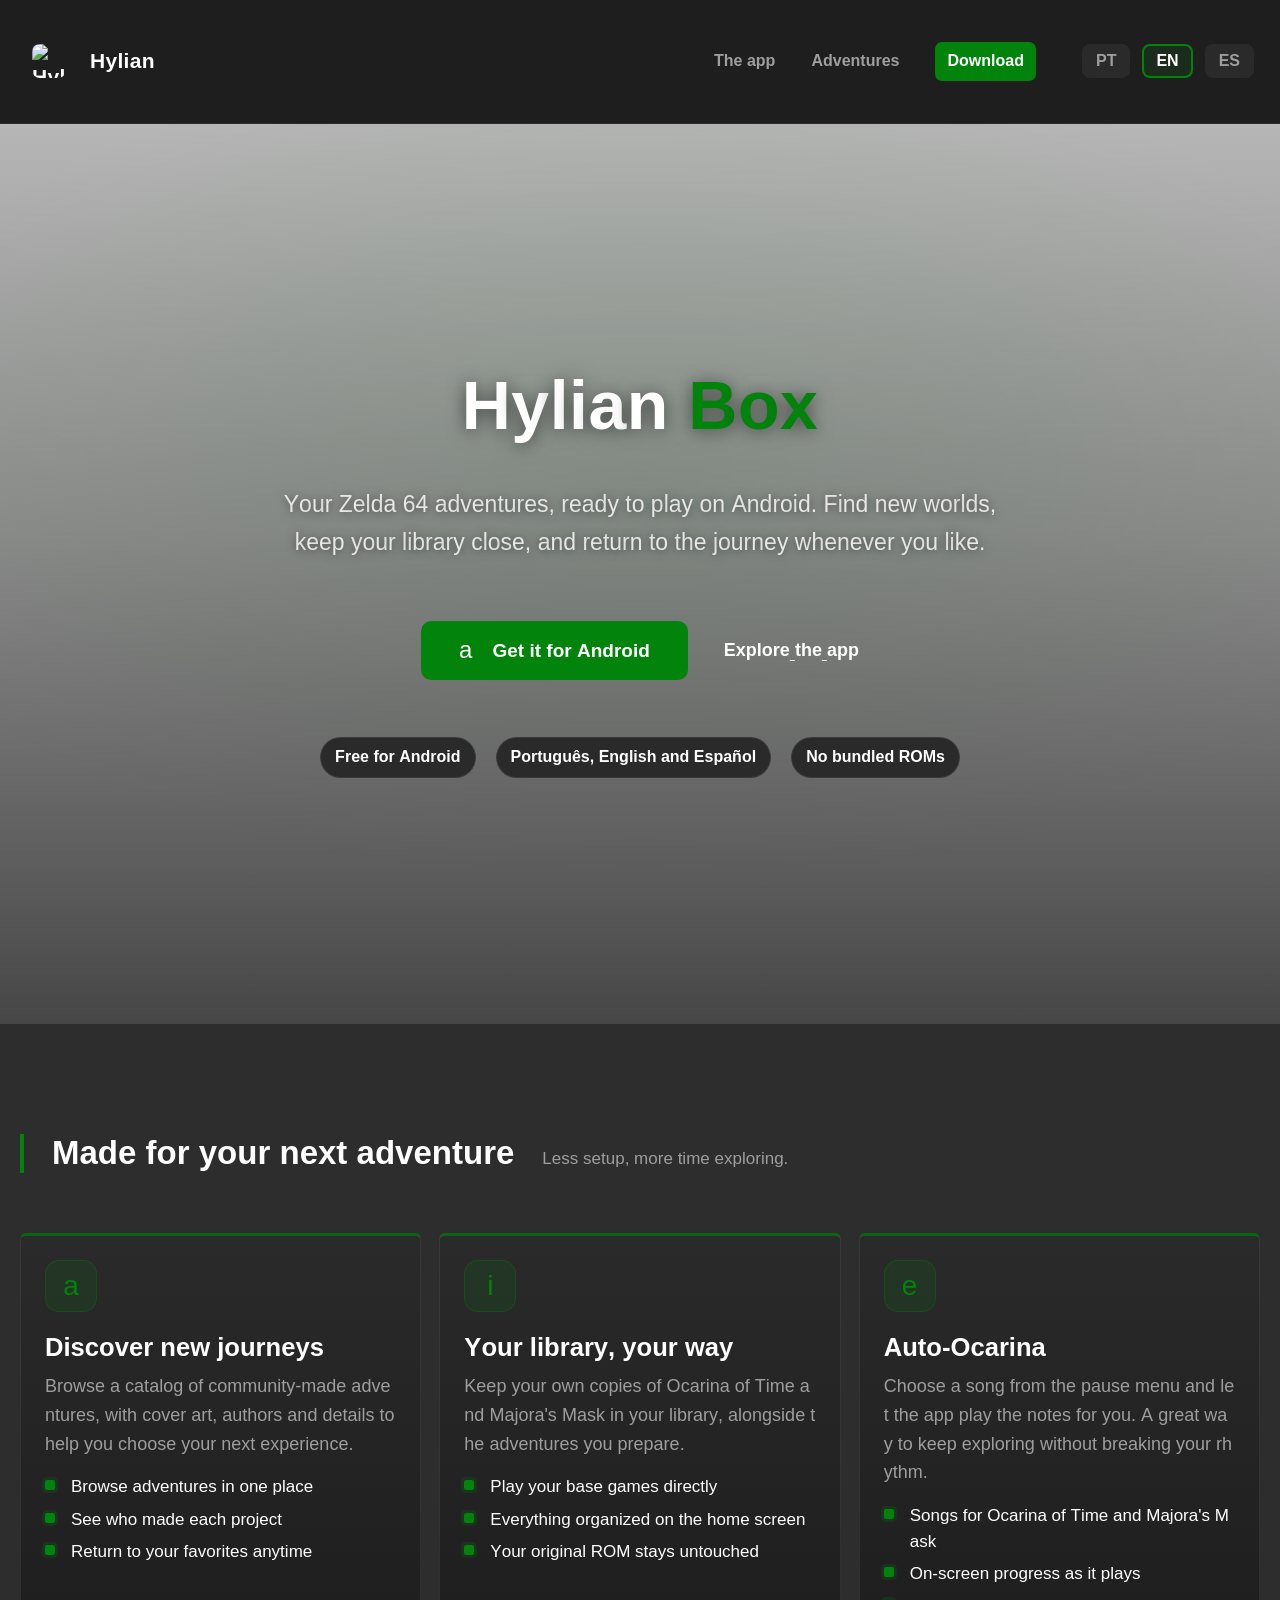
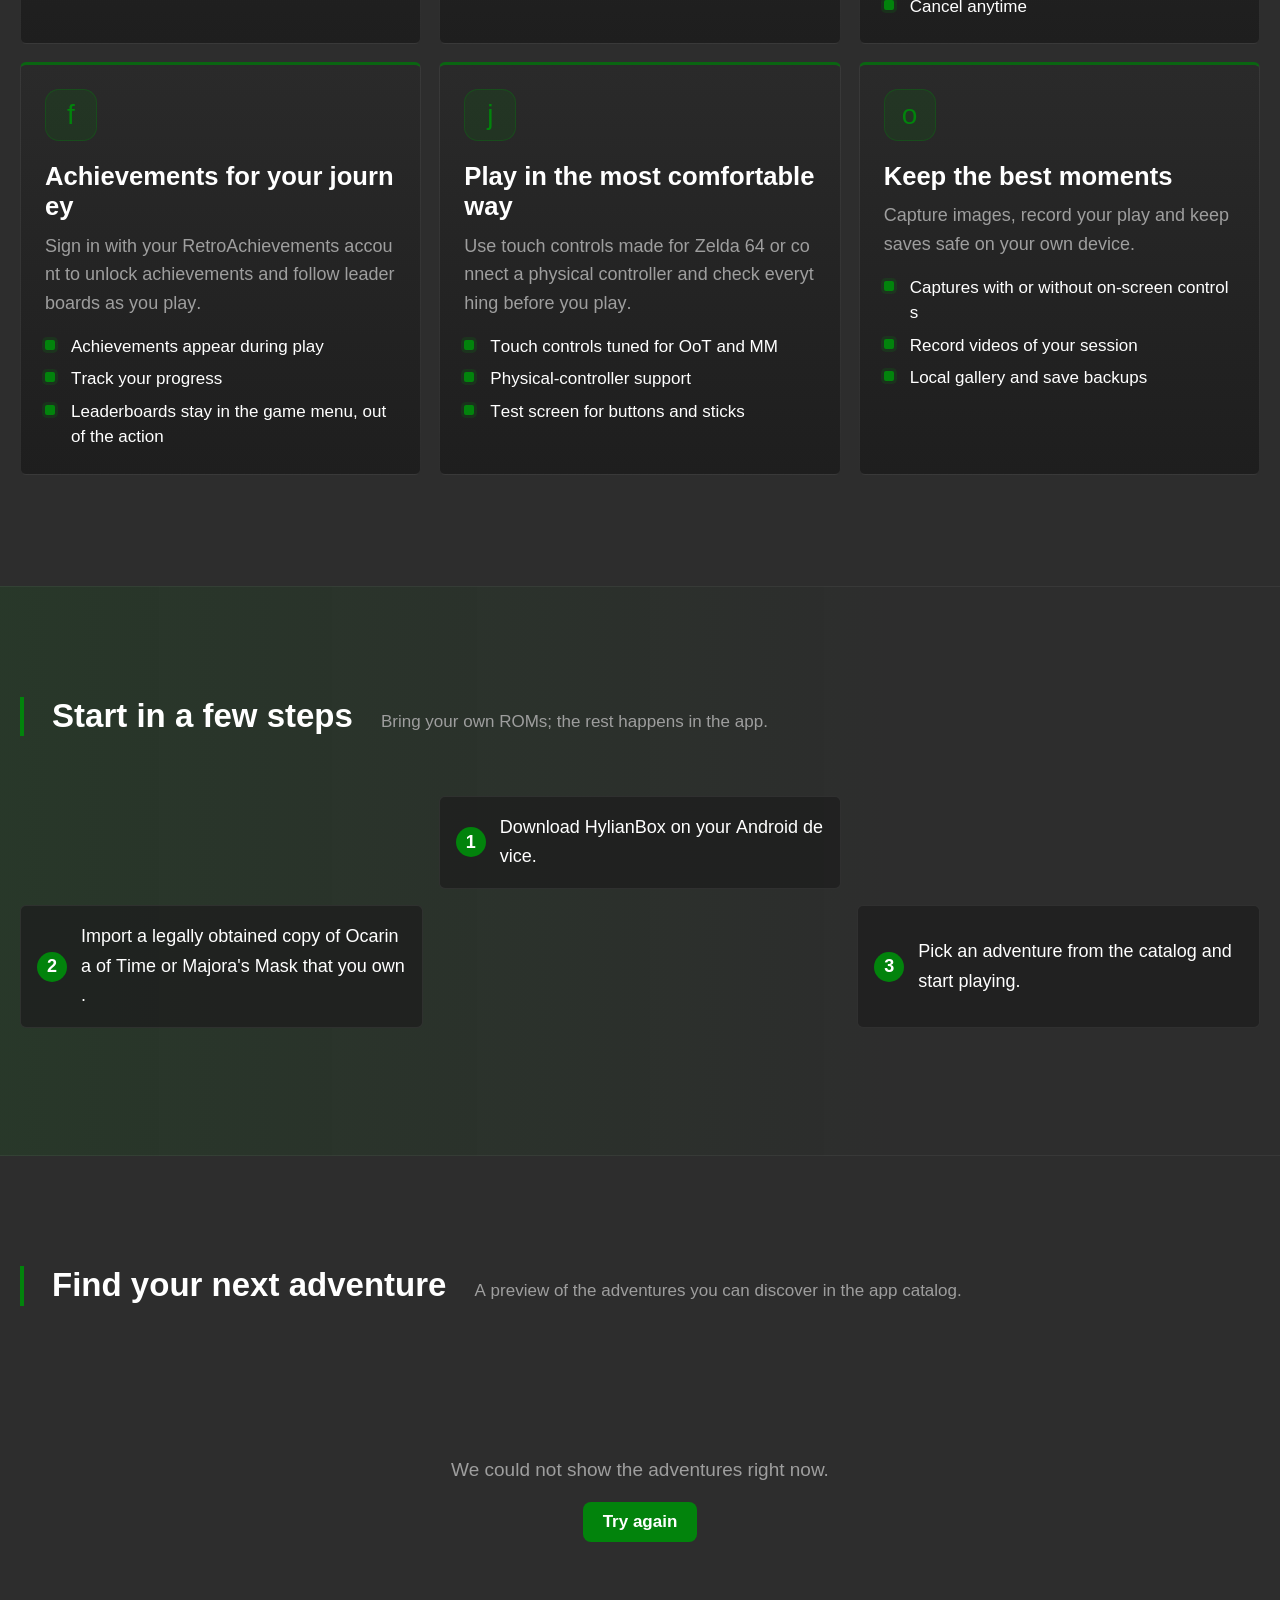
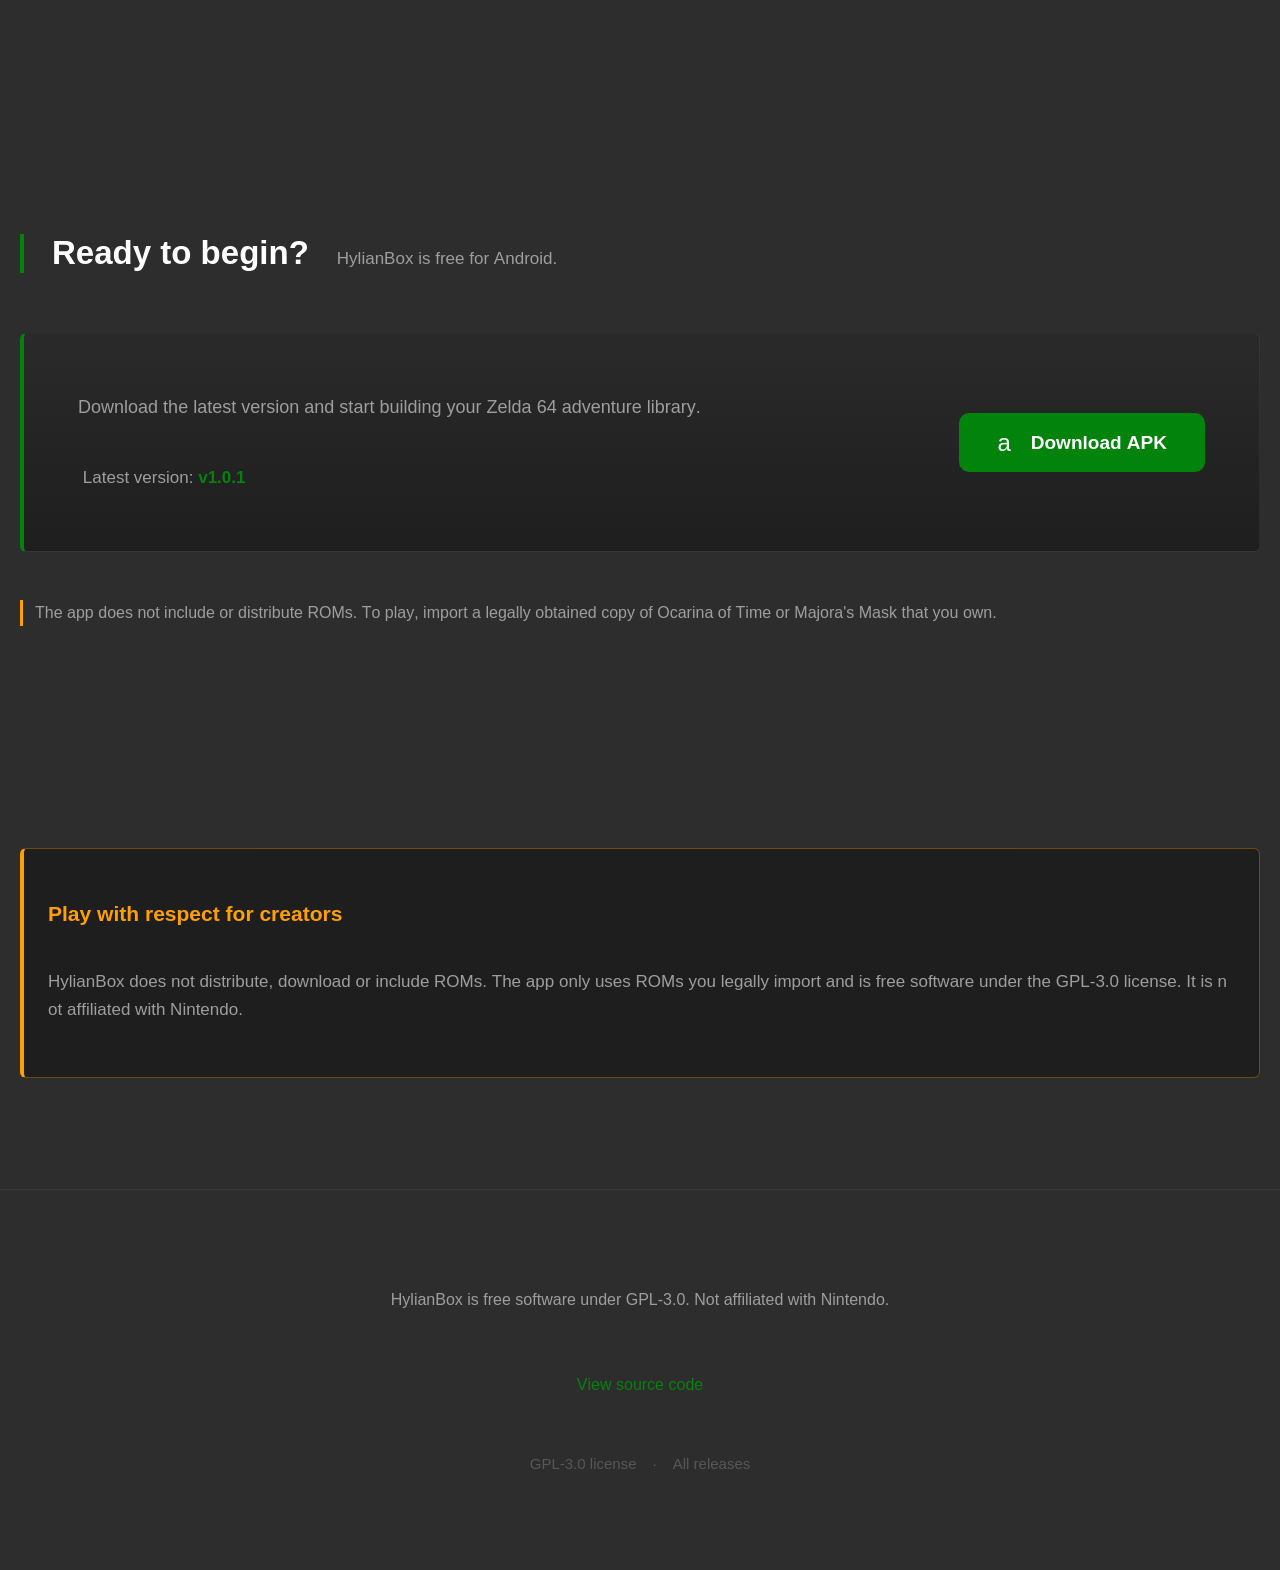
==== docs/index.html @ af4a2c83 "rebrand: Zelda64Player -> HylianBox - pacote br.com.redclaw.zelda64player -> br.com.redclaw.hylianbo" ====
<!DOCTYPE html>
<html lang="pt-BR">

<head>
  <meta charset="utf-8" />
  <meta name="viewport" content="width=device-width, initial-scale=1, viewport-fit=cover" />
  <title>HylianBox — Suas aventuras Zelda 64 no Android</title>
  <meta name="description"
    content="Descubra e jogue aventuras de Zelda 64 no Android. Biblioteca pessoal, Auto-Ocarina, RetroAchievements, controles flexíveis e capturas. Gratuito, GPL-3.0 e sem ROMs incluídas." />
  <meta name="color-scheme" content="dark" />
  <meta name="theme-color" content="#02830C" />
  <meta name="robots" content="index, follow, max-snippet:-1, max-image-preview:large, max-video-preview:-1" />
  <meta name="googlebot" content="index, follow" />
  <meta name="bingbot" content="index, follow" />

  <!-- Open Graph / Facebook -->
  <meta property="og:type" content="website" />
  <meta property="og:url" content="https://zonaro.github.io/hylianbox/" />
  <meta property="og:title" content="HylianBox — Suas aventuras Zelda 64 no Android" />
  <meta property="og:description"
    content="Descubra aventuras, jogue suas ROMs próprias, conquiste objetivos e registre cada momento. Gratuito e sem ROMs incluídas." />
  <meta property="og:image" content="https://zonaro.github.io/hylianbox/assets/app-icon.png" />
  <meta property="og:image:width" content="512" />
  <meta property="og:image:height" content="512" />
  <meta property="og:site_name" content="HylianBox" />
  <meta property="og:locale" content="pt_BR" />
  <meta property="og:locale:alternate" content="en_US" />
  <meta property="og:locale:alternate" content="es_ES" />

  <!-- Twitter Card -->
  <meta name="twitter:card" content="summary_large_image" />
  <meta name="twitter:site" content="@zonaro" />
  <meta name="twitter:creator" content="@zonaro" />
  <meta name="twitter:title" content="HylianBox — Suas aventuras Zelda 64 no Android" />
  <meta name="twitter:description" content="Descubra aventuras, conquistas, Auto-Ocarina e muito mais no Android." />
  <meta name="twitter:image" content="https://zonaro.github.io/hylianbox/assets/app-icon.png" />

  <!-- Canonical URL -->
  <link rel="canonical" href="https://zonaro.github.io/hylianbox/" />

  <!-- Alternate languages -->
  <link rel="alternate" hreflang="pt-BR" href="https://zonaro.github.io/hylianbox/" />
  <link rel="alternate" hreflang="en" href="https://zonaro.github.io/hylianbox/" />
  <link rel="alternate" hreflang="es" href="https://zonaro.github.io/hylianbox/" />
  <link rel="alternate" hreflang="x-default" href="https://zonaro.github.io/hylianbox/" />

  <!-- Styles -->
  <link rel="stylesheet" href="./assets/styles.css" />

  <!-- Icons -->
  <link rel="icon" type="image/png" sizes="512x512" href="./assets/app-icon.png" />
  <link rel="icon" type="image/png" sizes="192x192" href="./assets/app-icon.png" />
  <link rel="apple-touch-icon" sizes="180x180" href="./assets/app-icon.png" />
  <link rel="manifest" href="./manifest.json" />

  <!-- Preconnect for external resources -->
  <link rel="preconnect" href="https://www.youtube.com" crossorigin />
  <link rel="preconnect" href="https://cdn.jsdelivr.net" crossorigin />
  <link rel="preconnect" href="https://raw.githubusercontent.com" crossorigin />
  <link rel="preconnect" href="https://api.github.com" crossorigin />

  <!-- DNS Prefetch -->
  <link rel="dns-prefetch" href="https://www.youtube.com" />
  <link rel="dns-prefetch" href="https://cdn.jsdelivr.net" />
  <link rel="dns-prefetch" href="https://raw.githubusercontent.com" />
  <link rel="dns-prefetch" href="https://api.github.com" />
  <link rel="dns-prefetch" href="https://github.com" />

  <!-- JSON-LD Structured Data -->
  <script type="application/ld+json">
  {
    "@context": "https://schema.org",
    "@type": "SoftwareApplication",
    "name": "HylianBox",
    "alternateName": "HB",
    "applicationCategory": "GameApplication",
    "operatingSystem": "Android 7.0+ (API 24+)",
    "offers": {
      "@type": "Offer",
      "price": "0",
      "priceCurrency": "BRL",
      "availability": "https://schema.org/InStock",
      "url": "https://github.com/zonaro/hylianbox/releases",
      "description": "Download gratuito do APK assinado no GitHub Releases"
    },
    "description": "Aplicativo Android para descobrir e jogar aventuras de Zelda 64 com suas próprias ROMs legalmente obtidas. Inclui Auto-Ocarina, RetroAchievements, controles flexíveis e capturas locais. Licenciado sob GPL-3.0. Não distribui ROMs.",
    "author": {
      "@type": "Person",
      "name": "zonaro",
      "url": "https://github.com/zonaro"
    },
    "publisher": {
      "@type": "Organization",
      "name": "RedClaw",
      "url": "https://github.com/zonaro/hylianbox"
    },
    "license": "https://www.gnu.org/licenses/gpl-3.0.html",
    "codeRepository": "https://github.com/zonaro/hylianbox",
    "url": "https://zonaro.github.io/hylianbox/",
    "downloadUrl": "https://github.com/zonaro/hylianbox/releases",
    "featureList": [
      "Catálogo de aventuras de Zelda 64",
      "Biblioteca para suas próprias ROMs",
      "Auto-Ocarina para tocar músicas no jogo",
      "RetroAchievements: conquistas e rankings",
      "Controles de toque e suporte a controles físicos",
      "Captura de tela, gravação e galeria local",
      "Backup local dos seus saves",
      "Português, inglês e espanhol"
    ],
    "screenshot": "https://zonaro.github.io/hylianbox/assets/app-icon.png",
    "keywords": "emulador, nintendo 64, zelda, ocarina of time, majora's mask, rom hack, bps patch, android, retroachievements, gpL-3.0",
    "inLanguage": ["pt-BR", "en", "es"],
    "datePublished": "2024-01-01",
    "dateModified": "2026-08-26",
    "version": "1.0.1",
    "releaseNotes": "https://github.com/zonaro/hylianbox/releases"
  }
  </script>

  <!-- JSON-LD: WebSite with SearchAction -->
  <script type="application/ld+json">
  {
    "@context": "https://schema.org",
    "@type": "WebSite",
    "name": "HylianBox",
    "url": "https://zonaro.github.io/hylianbox/",
    "potentialAction": {
      "@type": "SearchAction",
      "target": {
        "@type": "EntryPoint",
        "urlTemplate": "https://github.com/zonaro/hylianbox/search?q={search_term_string}"
      },
      "query-input": "required name=search_term_string"
    },
    "inLanguage": ["pt-BR", "en", "es"]
  }
  </script>

  <!-- JSON-LD: BreadcrumbList -->
  <script type="application/ld+json">
  {
    "@context": "https://schema.org",
    "@type": "BreadcrumbList",
    "itemListElement": [
      {
        "@type": "ListItem",
        "position": 1,
        "name": "Início",
        "item": "https://zonaro.github.io/hylianbox/"
      }
    ]
  }
  </script>

  <!-- JSON-LD: FAQPage -->
  <script type="application/ld+json">
  {
    "@context": "https://schema.org",
    "@type": "FAQPage",
    "mainEntity": [
      {
        "@type": "Question",
        "name": "O HylianBox vem com ROMs inclusas?",
        "acceptedAnswer": {
          "@type": "Answer",
        "text": "Não. O HylianBox não distribui, baixa ou inclui ROMs base. Para jogar, você importa uma cópia sua obtida legalmente."
        }
      },
      {
        "@type": "Question",
        "name": "Quais hacks são suportados?",
        "acceptedAnswer": {
          "@type": "Answer",
        "text": "O catálogo reúne aventuras de Zelda 64 e mostra informações como autor, versão e jogo necessário. A disponibilidade pode mudar conforme os criadores atualizam seus projetos."
        }
      },
      {
        "@type": "Question",
        "name": "Preciso preparar arquivos complicados para jogar?",
        "acceptedAnswer": {
          "@type": "Answer",
        "text": "Não. Depois de importar sua ROM própria, o app identifica a aventura compatível e prepara o jogo sem alterar permanentemente o arquivo original."
        }
      },
      {
        "@type": "Question",
        "name": "O app funciona offline?",
        "acceptedAnswer": {
          "@type": "Answer",
        "text": "Sim. Depois de preparar a aventura no aplicativo, você pode jogar sem conexão. O catálogo e o RetroAchievements usam internet."
        }
      },
      {
        "@type": "Question",
        "name": "Qual a licença do projeto?",
        "acceptedAnswer": {
          "@type": "Answer",
        "text": "GPL-3.0. O HylianBox é software livre e seu código-fonte está disponível para consulta."
        }
      }
    ]
  }
  </script>
</head>

<body>
  <header class="topbar type-zone" data-type-zone>
    <div class="container topbar-inner">
      <div class="brand">
        <img class="logo" src="./assets/app-icon.png" alt="HylianBox" />
        <span class="brand-text" data-i18n="hero.title.pre"></span>
      </div>
      <nav class="top-nav" aria-label="Navegação principal">
        <a href="#features" data-i18n="nav.features"></a>
        <a href="#catalog" data-i18n="nav.catalog"></a>
        <a class="top-download" href="#download" data-i18n="nav.download"></a>
      </nav>
      <nav class="lang-switch" aria-label="Language">
        <button class="lang-btn" data-lang="pt" aria-pressed="false">PT</button>
        <button class="lang-btn" data-lang="en" aria-pressed="false">EN</button>
        <button class="lang-btn" data-lang="es" aria-pressed="false">ES</button>
      </nav>
    </div>
  </header>

  <main>
    <section class="hero type-zone" data-type-zone>
      <div class="hero-bg" aria-hidden="true">
        <iframe
          src="https://www.youtube.com/embed/CtMllWsML5M?autoplay=1&amp;mute=1&amp;loop=1&amp;playlist=CtMllWsML5M&amp;controls=0&amp;showinfo=0&amp;rel=0&amp;modestbranding=1&amp;playsinline=1&amp;disablekb=1&amp;fs=0"
          title="HylianBox background video" frameborder="0" allow="autoplay; encrypted-media"
          referrerpolicy="strict-origin-when-cross-origin" loading="eager"></iframe>
      </div>
      <div class="hero-scrim" aria-hidden="true"></div>
      <div class="container hero-content">
        <h1><span data-i18n="hero.title.pre"></span> <span class="accent" data-i18n="hero.title.accent"></span></h1>
        <p data-i18n="hero.subtitle"></p>
        <div class="hero-actions">
          <a class="btn-download hero-download" href="#download">
            <span class="btn-download-icon hylian-symbol" aria-hidden="true">a</span>
            <span data-i18n="hero.cta"></span>
          </a>
          <a class="hero-link" href="#features" data-i18n="hero.secondaryCta"></a>
        </div>
        <div class="hero-badges">
          <span class="badge"><b data-i18n="hero.badge1"></b></span>
          <span class="badge"><b data-i18n="hero.badge2"></b></span>
          <span class="badge"><b data-i18n="hero.badge3"></b></span>
        </div>
      </div>
    </section>

    <section class="section type-zone" id="features" data-type-zone>
      <div class="container">
        <div class="section-head">
          <h2 data-i18n="features.title"></h2>
          <span class="sub" data-i18n="features.sub"></span>
        </div>
        <div class="feature-grid" id="feature-grid"></div>
      </div>
    </section>

    <section class="section how-it-works type-zone" id="start" data-type-zone>
      <div class="container">
        <div class="section-head">
          <h2 data-i18n="start.title"></h2>
          <span class="sub" data-i18n="start.sub"></span>
        </div>
        <ol class="start-steps">
          <li><span class="step-number" data-no-split>1</span><span data-i18n="start.step1"></span></li>
          <li><span class="step-number" data-no-split>2</span><span data-i18n="start.step2"></span></li>
          <li><span class="step-number" data-no-split>3</span><span data-i18n="start.step3"></span></li>
        </ol>
      </div>
    </section>

    <section class="section type-zone" id="catalog" data-type-zone>
      <div class="container">
        <div class="section-head">
          <h2 data-i18n="catalog.title"></h2>
          <span class="sub" data-i18n="catalog.sub"></span>
        </div>
        <div id="catalog-count" class="sub catalog-count"></div>
        <div id="catalog-state" class="catalog-state"></div>
        <div class="catalog-grid" id="catalog-grid"></div>
      </div>
    </section>

    <section class="section type-zone" id="download" data-type-zone>
      <div class="container">
        <div class="section-head">
          <h2 data-i18n="download.title"></h2>
          <span class="sub" data-i18n="download.sub"></span>
        </div>
        <div class="download-card">
          <div class="download-info">
            <p class="download-lead" data-i18n="download.lead"></p>
            <p class="download-meta">
              <span data-i18n="download.versionLabel"></span>
              <span id="download-version" class="download-version">v1.0.1</span>
              <span id="download-date" class="download-date"></span>
            </p>
          </div>
          <a class="btn-download" id="download-btn" href="https://github.com/zonaro/hylianbox/releases" target="_blank"
            rel="noopener">
            <span class="btn-download-icon hylian-symbol" aria-hidden="true">a</span>
            <span data-i18n="download.button"></span>
          </a>
        </div>
        <p class="download-note" data-i18n="download.note"></p>
      </div>
    </section>

    <section class="section type-zone" id="legal" data-type-zone>
      <div class="container">
        <div class="legal">
          <h3 data-i18n="legal.title"></h3>
          <p data-i18n="legal.text"></p>
        </div>
      </div>
    </section>
  </main>

  <footer class="footer type-zone" data-type-zone>
    <div class="container">
      <p data-i18n="footer.text"></p>
      <p><a href="https://github.com/zonaro/hylianbox" target="_blank" rel="noopener" data-i18n="footer.source"></a>
      </p>
      <nav class="footer-links" aria-label="Links adicionais">
        <a href="https://www.gnu.org/licenses/gpl-3.0.html" target="_blank" rel="noopener"
          data-i18n="footer.license"></a>
        <span aria-hidden="true">·</span>
        <a href="https://github.com/zonaro/hylianbox/releases" target="_blank" rel="noopener"
          data-i18n="footer.releases"></a>
      </nav>
    </div>
  </footer>

  <div id="hack-popup" class="hack-popup" hidden aria-hidden="true" role="dialog" aria-modal="true"
    aria-labelledby="popup-title">
    <div class="hack-popup-backdrop" data-close-popup></div>
    <div class="hack-popup-dialog" role="document" data-no-split>
      <button class="hack-popup-close" type="button" aria-label="Fechar" data-close-popup>×</button>
      <div class="hack-popup-cover-wrap">
        <img id="popup-cover" class="hack-popup-cover" alt="" />
      </div>
      <div class="hack-popup-body">
        <h3 id="popup-title" class="hack-popup-title"></h3>
        <div id="popup-meta" class="hack-popup-meta"></div>
        <p id="popup-desc" class="hack-popup-desc"></p>
        <div id="popup-tags" class="hack-popup-tags"></div>
        <div id="popup-badges" class="hack-popup-badges"></div>
        <div id="popup-videos" class="hack-popup-videos"></div>
        <div id="popup-screenshots" class="hack-popup-screenshots"></div>
        <div id="popup-links" class="hack-popup-links"></div>
        <div id="popup-changelog" class="hack-popup-changelog"></div>
        <div id="popup-extra" class="hack-popup-extra"></div>
      </div>
    </div>
  </div>

  <script src="./assets/app.js"></script>
</body>

</html>
---- docs/assets/styles.css ----
/* HylianBox — Landing page styles
   Nintendo Switch HOME menu aesthetic (original design, no Nintendo IP)
   Dark: bg #2D2D2D | panel #1E1E1E-#2A2A2A | green #02830c | amber #FFA000
*/

:root {
  --bg-primary: #2D2D2D;
  --bg-panel: #1E1E1E;
  --bg-panel-2: #2A2A2A;
  --accent-focus: #02830c;
  --accent-amber: #FFA000;
  --text-primary: #FFFFFF;
  --text-secondary: #9E9E9E;
  --scrim: rgba(0, 0, 0, 0.55);
  --card-radius: 6px;
  --dialog-radius: 14px;
  --max-width: 1280px;
  --focus-border: 3px solid var(--accent-focus);
  --font-title: "Cairopixel", sans-serif;
  --font-heading: "Cairopixel", sans-serif;
  --font-copy: "Cairopixel", sans-serif;
}

@font-face {
  font-family: "Hylian Symbols";
  src: url("./fonts/HylianSymbols.ttf") format("truetype");
  font-display: block;
}

@font-face {
  font-family: "Hylian 64";
  src: url("./fonts/Hylian64.ttf") format("truetype");
  font-display: swap;
}

@font-face {
  font-family: "Cairopixel";
  src: url("./fonts/Cairopixel.otf") format("opentype"),
    url("./fonts/Cairopixel.ttf") format("truetype");
  font-display: swap;
}

* {
  box-sizing: border-box;
}

html,
body {
  margin: 0;
  padding: 0;
  background: var(--bg-primary);
  color: var(--text-primary);
  font-size: 19px;
  line-height: 1.65;
  -webkit-font-smoothing: antialiased;
}

/* The page opens in ancient script. Each zone "decodes" letter by letter into
   Cairopixel, 1s after it enters the viewport. */
.type-zone {
  font-family: "Hylian 64", sans-serif;
}

.type-zone .glyph {
  display: inline-block;
  font-family: "Hylian 64", sans-serif;
  opacity: 0.45;
  transform: translateY(6px) scale(0.96);
}

.type-zone.font-awakened {
  font-family: "Cairopixel", sans-serif;
  --font-title: "Cairopixel", sans-serif;
  --font-heading: "Cairopixel", sans-serif;
  --font-copy: "Cairopixel", sans-serif;
  --awake-title: "Cairopixel", sans-serif;
  --awake-heading: "Cairopixel", sans-serif;
  --awake-copy: "Cairopixel", sans-serif;
}

.type-zone.font-awakened {
  --glyph-awake-font: var(--awake-copy);
}

.type-zone.font-awakened h1 {
  --glyph-awake-font: var(--awake-title);
}

.type-zone.font-awakened h2,
.type-zone.font-awakened h3,
.type-zone.font-awakened h4 {
  --glyph-awake-font: var(--awake-heading);
}

.type-zone.font-awakened p,
.type-zone.font-awakened li {
  --glyph-awake-font: var(--awake-copy);
}

.type-zone.font-awakened .glyph {
  font-family: var(--glyph-awake-font);
  opacity: 1;
  transform: translateY(0) scale(1);
  transition-property: font-family, opacity, transform;
  transition-duration: 0s, 0.45s, 0.45s;
  transition-delay: 1000ms, calc(1000ms + var(--i, 0) * var(--step, 30ms)), calc(1000ms + var(--i, 0) * var(--step, 30ms));
  transition-timing-function: linear, ease, ease;
}

.type-zone.font-awakened .glyph.is-static {
  transition: none;
  font-family: var(--glyph-awake-font);
  opacity: 1;
  transform: none;
}

/* Catalog is dynamic — must always be readable, never Hylian */
#catalog-grid,
#catalog-grid .hack-card,
#catalog-grid .hack-body,
#catalog-grid .hack-title,
#catalog-grid .hack-desc,
#catalog-grid .hack-meta,
#catalog-grid .chip,
#catalog-count,
#catalog-state {
  font-family: "Cairopixel", sans-serif;
}

#catalog-grid .ph-icon {
  font-family: "Hylian Symbols", sans-serif;
}

.hylian-symbol {
  font-family: "Hylian Symbols", sans-serif;
  font-weight: 400;
  line-height: 1;
}

a {
  color: var(--accent-focus);
  text-decoration: none;
}

a:hover {
  text-decoration: underline;
}

.container {
  max-width: var(--max-width);
  margin: 0 auto;
  padding: 0 20px;
}

/* ---------- Top bar / language switcher ---------- */
.topbar {
  position: sticky;
  top: 0;
  z-index: 50;
  background: rgba(30, 30, 30, 0.92);
  backdrop-filter: blur(6px);
  border-bottom: 1px solid rgba(255, 255, 255, 0.06);
}

.topbar-inner {
  display: flex;
  align-items: center;
  justify-content: space-between;
  height: 60px;
}

.brand {
  display: flex;
  align-items: center;
  gap: 12px;
  font-weight: 700;
  font-size: 21px;
  letter-spacing: 0.3px;
  font-family: var(--font-heading);
}

.brand .logo {
  width: 34px;
  height: 34px;
  border-radius: 8px;
  object-fit: contain;
  display: block;
}

.top-nav {
  display: flex;
  align-items: center;
  gap: 18px;
  margin-left: auto;
  margin-right: 22px;
  font-size: 16px;
  font-weight: 700;
}

.top-nav a {
  color: var(--text-secondary);
  text-decoration: none;
  transition: color 0.15s, background 0.15s;
}

.top-nav a:hover {
  color: var(--text-primary);
  text-decoration: none;
}

.top-nav .top-download {
  color: var(--text-primary);
  background: var(--accent-focus);
  border-radius: 7px;
  padding: 6px 12px;
}

.lang-switch {
  display: flex;
  gap: 6px;
}

.lang-btn {
  background: var(--bg-panel-2);
  color: var(--text-secondary);
  border: 2px solid transparent;
  border-radius: 8px;
  padding: 6px 12px;
  font-size: 16px;
  font-weight: 600;
  cursor: pointer;
  font-family: var(--font-copy);
  transition: border-color 0.15s, color 0.15s, background 0.15s;
}

.lang-btn:hover {
  color: var(--text-primary);
}

.lang-btn.active {
  border-color: var(--accent-focus);
  color: var(--text-primary);
  background: rgba(2, 131, 12, 0.12);
}

/* ---------- Hero (fullscreen video) ---------- */
.hero {
  position: relative;
  width: 100%;
  min-height: 100vh;
  min-height: 100svh;
  display: flex;
  align-items: center;
  justify-content: center;
  overflow: hidden;
  text-align: center;
  background: var(--bg-primary);
  padding: 80px 0;
}

.hero-bg {
  position: absolute;
  inset: 0;
  z-index: 0;
  overflow: hidden;
  pointer-events: none;
}

.hero-bg iframe {
  position: absolute;
  top: 50%;
  left: 50%;
  transform: translate(-50%, -50%);
  width: 100vw;
  height: 56.25vw;
  min-width: 177.78vh;
  min-height: 100vh;
  border: 0;
}

@media (min-aspect-ratio: 16/9) {
  .hero-bg iframe {
    width: 177.78vh;
    height: 100vh;
    min-width: 0;
    min-height: 0;
  }
}

.hero-scrim {
  position: absolute;
  inset: 0;
  z-index: 1;
  pointer-events: none;
  background:
    linear-gradient(180deg, rgba(45, 45, 45, 0.35) 0%, rgba(45, 45, 45, 0.55) 45%, rgba(45, 45, 45, 0.88) 100%),
    radial-gradient(1200px 600px at 50% 38%, rgba(2, 131, 12, 0.12), transparent 70%);
}

.hero-content {
  position: relative;
  z-index: 2;
}

.hero h1 {
  font-size: clamp(36px, 7vw, 68px);
  margin: 0 0 14px;
  font-weight: 800;
  letter-spacing: 0.5px;
  font-family: var(--font-title);
  line-height: 1.04;
  text-shadow: 0 2px 18px rgba(0, 0, 0, 0.55);
}

.hero .accent {
  color: var(--accent-focus);
}

.hero p {
  font-size: clamp(18px, 2.4vw, 23px);
  color: #E8E8E8;
  max-width: 720px;
  margin: 0 auto 28px;
  text-shadow: 0 1px 10px rgba(0, 0, 0, 0.5);
}

.hero-actions {
  display: flex;
  justify-content: center;
  align-items: center;
  flex-wrap: wrap;
  gap: 18px;
  margin: 0 auto 26px;
}

.hero-download {
  min-width: 215px;
  justify-content: center;
}

.hero-link {
  color: #FFFFFF;
  font-size: 18px;
  font-weight: 700;
  text-decoration: underline;
  text-underline-offset: 4px;
}

.hero-link:hover {
  color: var(--accent-focus);
}

.hero-badges {
  display: flex;
  gap: 10px;
  justify-content: center;
  flex-wrap: wrap;
}

.badge {
  background: var(--bg-panel-2);
  border: 1px solid rgba(255, 255, 255, 0.08);
  border-radius: 999px;
  padding: 6px 14px;
  font-size: 16px;
  color: var(--text-secondary);
}

.badge b {
  color: var(--text-primary);
  font-weight: 600;
}

/* ---------- Section ---------- */
.section {
  padding: 48px 0;
}

.section-head {
  display: flex;
  align-items: baseline;
  gap: 14px;
  margin-bottom: 28px;
  border-left: 4px solid var(--accent-focus);
  padding-left: 14px;
}

.section-head h2 {
  font-size: clamp(25px, 3.5vw, 33px);
  margin: 0;
  font-weight: 700;
  font-family: var(--font-heading);
  line-height: 1.14;
}

.section-head .sub {
  color: var(--text-secondary);
  font-size: 17px;
}

/* ---------- Feature cards ---------- */
.feature-grid {
  display: grid;
  grid-template-columns: repeat(3, minmax(0, 1fr));
  gap: 18px;
}

.feature-card {
  background: linear-gradient(180deg, var(--bg-panel-2), var(--bg-panel));
  border: 1px solid rgba(255, 255, 255, 0.08);
  border-top: 3px solid rgba(2, 131, 12, 0.7);
  border-radius: var(--card-radius);
  padding: 24px;
  transition: transform 0.15s, border-color 0.15s, box-shadow 0.15s;
}

.feature-card:hover {
  transform: translateY(-3px);
  border-color: var(--accent-focus);
  box-shadow: 0 10px 28px rgba(0, 0, 0, 0.28);
}

.feature-icon {
  width: 52px;
  height: 52px;
  border-radius: 14px;
  background: rgba(2, 131, 12, 0.14);
  color: var(--accent-focus);
  border: 1px solid rgba(2, 131, 12, 0.3);
  display: flex;
  align-items: center;
  justify-content: center;
  font-family: "Hylian Symbols", sans-serif;
  font-weight: 400;
  font-size: 28px;
  margin-bottom: 20px;
}

.feature-card h3 {
  margin: 0 0 10px;
  font-size: clamp(22px, 2vw, 26px);
  font-weight: 700;
  font-family: var(--font-heading);
  line-height: 1.18;
}

.feature-card p {
  margin: 0 0 16px;
  color: var(--text-secondary);
  font-size: 18px;
  line-height: 1.6;
}

.feature-points {
  margin: 0;
  padding: 0;
  list-style: none;
  display: grid;
  gap: 7px;
}

.feature-points li {
  position: relative;
  padding-left: 26px;
  color: var(--text-primary);
  font-size: 17px;
  line-height: 1.5;
}

.feature-points li::before {
  content: "";
  position: absolute;
  left: 0;
  top: 6px;
  width: 10px;
  height: 10px;
  border-radius: 2px;
  background: var(--accent-focus);
  box-shadow: 0 0 0 3px rgba(2, 131, 12, 0.18);
}

@media (max-width: 800px) {
  .feature-grid {
    grid-template-columns: repeat(2, minmax(0, 1fr));
  }
}

/* ---------- Start steps ---------- */
.how-it-works {
  background: linear-gradient(90deg, rgba(2, 131, 12, 0.12), transparent 70%);
  border-top: 1px solid rgba(255, 255, 255, 0.05);
  border-bottom: 1px solid rgba(255, 255, 255, 0.05);
}

.start-steps {
  display: grid;
  grid-template-columns: repeat(3, minmax(0, 1fr));
  gap: 16px;
  list-style: none;
  padding: 0;
  margin: 0;
}

.start-steps li {
  display: flex;
  align-items: center;
  gap: 14px;
  min-height: 80px;
  padding: 16px;
  background: rgba(30, 30, 30, 0.78);
  border: 1px solid rgba(255, 255, 255, 0.07);
  border-radius: var(--card-radius);
  color: var(--text-primary);
  font-size: 18px;
}

.step-number {
  display: grid;
  place-items: center;
  flex: 0 0 auto;
  width: 30px;
  height: 30px;
  border-radius: 50%;
  background: var(--accent-focus);
  color: #FFFFFF;
  font-family: var(--font-heading);
  font-weight: 800;
}

/* ---------- Legal note ---------- */
.legal {
  background: var(--bg-panel);
  border: 1px solid rgba(255, 160, 0, 0.35);
  border-left: 4px solid var(--accent-amber);
  border-radius: var(--card-radius);
  padding: 22px 24px;
}

.legal h3 {
  margin: 0 0 10px;
  color: var(--accent-amber);
  font-size: 21px;
  font-family: var(--font-heading);
  line-height: 1.18;
}

.legal p {
  margin: 0;
  color: var(--text-secondary);
  font-size: 17px;
}

/* ---------- Download ---------- */
.download-card {
  display: flex;
  align-items: center;
  justify-content: space-between;
  gap: 24px;
  flex-wrap: wrap;
  background: linear-gradient(180deg, var(--bg-panel-2), var(--bg-panel));
  border: 1px solid rgba(255, 255, 255, 0.06);
  border-left: 4px solid var(--accent-focus);
  border-radius: var(--card-radius);
  padding: 28px 30px;
}

.download-info {
  flex: 1 1 320px;
}

.download-lead {
  margin: 0 0 10px;
  color: var(--text-secondary);
  font-size: 18px;
}

.download-meta {
  margin: 0;
  font-size: 17px;
  color: var(--text-secondary);
}

.download-version {
  color: var(--accent-focus);
  font-weight: 700;
}

.download-date {
  color: var(--text-secondary);
  margin-left: 8px;
}

.btn-download {
  display: inline-flex;
  align-items: center;
  gap: 10px;
  background: var(--accent-focus);
  color: #FFFFFF;
  border: none;
  border-radius: 10px;
  padding: 14px 28px;
  font-weight: 800;
  font-size: 19px;
  cursor: pointer;
  font-family: var(--font-heading);
  transition: filter 0.15s, transform 0.15s, box-shadow 0.15s;
  text-decoration: none;
  white-space: nowrap;
}

.btn-download:hover {
  filter: brightness(1.1);
  transform: translateY(-2px);
  box-shadow: 0 8px 24px rgba(2, 131, 12, 0.35);
  text-decoration: none;
}

.btn-download-icon {
  font-size: 24px;
  line-height: 1;
}

.download-note {
  margin: 16px 0 0;
  font-size: 16px;
  color: var(--text-secondary);
  border-left: 3px solid var(--accent-amber);
  padding-left: 12px;
}

.catalog-count {
  margin-bottom: 18px;
  color: var(--text-secondary);
}

@media (max-width: 600px) {
  .download-card {
    flex-direction: column;
    align-items: stretch;
  }

  .btn-download {
    justify-content: center;
  }
}

/* ---------- Catalog ---------- */
.catalog-state {
  text-align: center;
  padding: 40px 0;
  color: var(--text-secondary);
}

.spinner {
  width: 38px;
  height: 38px;
  border: 4px solid rgba(255, 255, 255, 0.12);
  border-top-color: var(--accent-focus);
  border-radius: 50%;
  margin: 0 auto 14px;
  animation: spin 0.9s linear infinite;
}

@keyframes spin {
  to {
    transform: rotate(360deg);
  }
}

.catalog-grid {
  display: grid;
  grid-template-columns: repeat(auto-fill, minmax(230px, 1fr));
  gap: 20px;
}

.hack-card {
  background: linear-gradient(180deg, var(--bg-panel-2), var(--bg-panel));
  border: 1px solid rgba(255, 255, 255, 0.06);
  border-radius: var(--card-radius);
  overflow: hidden;
  display: flex;
  flex-direction: column;
  transition: transform 0.15s, border-color 0.15s, box-shadow 0.15s;
}

.hack-card:hover {
  transform: translateY(-3px);
  border-color: var(--accent-focus);
  box-shadow: 0 0 0 1px rgba(2, 131, 12, 0.4), 0 8px 24px rgba(0, 0, 0, 0.45);
}

.hack-cover {
  position: relative;
  width: 100%;
  aspect-ratio: 16 / 9;
  background: var(--bg-panel);
  overflow: hidden;
}

.hack-cover img {
  width: 100%;
  height: 100%;
  object-fit: contain;
  object-position: center;
  display: block;
}

.hack-cover .placeholder {
  position: absolute;
  inset: 0;
  display: flex;
  flex-direction: column;
  align-items: center;
  justify-content: center;
  gap: 8px;
  background:
    repeating-linear-gradient(45deg, #232323, #232323 12px, #2b2b2b 12px, #2b2b2b 24px);
  color: var(--text-secondary);
  text-align: center;
  padding: 12px;
}

.hack-cover .placeholder .ph-icon {
  width: 46px;
  height: 46px;
  border-radius: 10px;
  background: rgba(2, 131, 12, 0.16);
  color: var(--accent-focus);
  display: flex;
  align-items: center;
  justify-content: center;
  font-family: "Hylian Symbols", sans-serif;
  font-weight: 400;
  font-size: 24px;
}

.hack-cover .placeholder .ph-name {
  font-size: 16px;
  font-weight: 600;
  color: var(--text-primary);
}

.hack-body {
  padding: 14px 16px 18px;
  display: flex;
  flex-direction: column;
  gap: 8px;
  flex: 1;
}

.hack-title {
  font-size: 21px;
  font-weight: 700;
  line-height: 1.18;
  font-family: var(--font-heading);
}

.hack-meta {
  font-size: 15.5px;
  color: var(--text-secondary);
}

.hack-meta b {
  color: var(--text-primary);
  font-weight: 600;
}

.hack-desc {
  font-size: 16px;
  color: var(--text-secondary);
  display: -webkit-box;
  -webkit-line-clamp: 3;
  -webkit-box-orient: vertical;
  overflow: hidden;
}

.hack-tags {
  display: flex;
  flex-wrap: wrap;
  gap: 6px;
  margin-top: 4px;
}

.chip {
  background: rgba(2, 131, 12, 0.12);
  color: var(--accent-focus);
  border: 1px solid rgba(2, 131, 12, 0.3);
  border-radius: 999px;
  padding: 3px 10px;
  font-size: 14.5px;
  font-weight: 600;
}

.btn-retry {
  margin-top: 16px;
  background: var(--accent-focus);
  color: #FFFFFF;
  border: none;
  border-radius: 8px;
  padding: 10px 20px;
  font-weight: 700;
  font-size: 17px;
  cursor: pointer;
  font-family: var(--font-heading);
}

.btn-retry:hover {
  filter: brightness(1.08);
}

/* ---------- Footer ---------- */
.footer {
  border-top: 1px solid rgba(255, 255, 255, 0.06);
  padding: 28px 0 40px;
  color: var(--text-secondary);
  font-size: 16px;
  text-align: center;
}

.footer a {
  color: var(--accent-focus);
}

.footer-links {
  display: flex;
  justify-content: center;
  flex-wrap: wrap;
  gap: 8px;
  margin-top: 12px;
  font-size: 15px;
}

.footer-links a {
  color: var(--text-secondary);
  transition: color 0.15s;
}

.footer-links a:hover {
  color: var(--accent-focus);
  text-decoration: underline;
}

.footer-links span {
  color: rgba(255, 255, 255, 0.2);
}

/* ---------- Responsive / TV ---------- */
@media (min-width: 1600px) {
  :root {
    --max-width: 1600px;
  }

  .feature-grid {
    grid-template-columns: repeat(auto-fill, minmax(320px, 1fr));
  }

  .catalog-grid {
    grid-template-columns: repeat(auto-fill, minmax(260px, 1fr));
  }
}

@media (max-width: 600px) {
  .topbar-inner {
    height: 54px;
  }

  .brand span.brand-text {
    display: none;
  }

  .top-nav {
    gap: 10px;
    margin-right: 12px;
    font-size: 14px;
  }

  .top-nav a:not(.top-download) {
    display: none;
  }

  .hero {
    padding: 44px 0 32px;
  }

  .section {
    padding: 36px 0;
  }

  .feature-grid,
  .start-steps {
    grid-template-columns: 1fr;
  }

  .hero-actions {
    gap: 14px;
  }
}

/* ---------- Hack popup (catalog detail) ---------- */
.hack-card {
  cursor: pointer;
}

.hack-card:focus-visible {
  outline: var(--focus-border);
  outline-offset: 2px;
}

.hack-popup[hidden] {
  display: none !important;
}

.hack-popup {
  position: fixed;
  inset: 0;
  z-index: 100;
  display: flex;
  align-items: center;
  justify-content: center;
  padding: 20px;
}

.hack-popup-backdrop {
  position: absolute;
  inset: 0;
  background: rgba(0, 0, 0, 0.72);
  backdrop-filter: blur(4px);
}

.hack-popup-dialog {
  position: relative;
  z-index: 1;
  width: min(720px, 100%);
  max-height: min(88vh, 900px);
  overflow: auto;
  background: linear-gradient(180deg, var(--bg-panel-2), var(--bg-panel));
  border: 1px solid rgba(255, 255, 255, 0.1);
  border-radius: var(--dialog-radius);
  box-shadow: 0 24px 64px rgba(0, 0, 0, 0.6);
  font-family: "Cairopixel", sans-serif;
}

.hack-popup-close {
  position: absolute;
  top: 10px;
  right: 10px;
  z-index: 2;
  width: 40px;
  height: 40px;
  border-radius: 50%;
  border: 1px solid rgba(255, 255, 255, 0.12);
  background: rgba(0, 0, 0, 0.45);
  color: var(--text-primary);
  font-size: 26px;
  line-height: 1;
  cursor: pointer;
  display: grid;
  place-items: center;
}

.hack-popup-close:hover {
  background: rgba(255, 255, 255, 0.1);
}

.hack-popup-cover-wrap {
  width: 100%;
  aspect-ratio: 16 / 9;
  background: var(--bg-panel);
  overflow: hidden;
  border-radius: var(--dialog-radius) var(--dialog-radius) 0 0;
}

.hack-popup-cover {
  width: 100%;
  height: 100%;
  object-fit: contain;
  object-position: center;
  display: block;
}

.hack-popup-cover[hidden] {
  display: none;
}

.hack-popup-body {
  padding: 20px 22px 22px;
  display: flex;
  flex-direction: column;
  gap: 12px;
}

.hack-popup-title {
  margin: 0;
  font-size: 24px;
  font-weight: 800;
  line-height: 1.2;
  font-family: var(--font-heading);
}

.hack-popup-meta {
  font-size: 15px;
  color: var(--text-secondary);
  display: grid;
  gap: 2px;
}

.hack-popup-meta b {
  color: var(--text-primary);
  font-weight: 600;
}

.hack-popup-desc {
  margin: 0;
  font-size: 16px;
  line-height: 1.6;
  color: var(--text-secondary);
  white-space: pre-wrap;
}

.hack-popup-tags {
  display: flex;
  flex-wrap: wrap;
  gap: 6px;
}

.hack-popup-badges {
  display: flex;
  flex-wrap: wrap;
  gap: 8px;
  align-items: center;
}

.hack-popup-badge {
  display: inline-flex;
  align-items: center;
  gap: 6px;
  padding: 4px 10px;
  border-radius: 999px;
  font-size: 13px;
  font-weight: 700;
  border: 1px solid rgba(255, 255, 255, 0.12);
  background: rgba(255, 255, 255, 0.06);
  color: var(--text-secondary);
}

.hack-popup-badge--accent {
  background: rgba(2, 131, 12, 0.14);
  border-color: rgba(2, 131, 12, 0.35);
  color: var(--accent-focus);
}

.hack-popup-videos {
  display: grid;
  gap: 12px;
}

.hack-popup-video {
  position: relative;
  width: 100%;
  aspect-ratio: 16 / 9;
  background: #000;
  border-radius: 10px;
  overflow: hidden;
  border: 1px solid rgba(255, 255, 255, 0.08);
}

.hack-popup-video iframe {
  position: absolute;
  inset: 0;
  width: 100%;
  height: 100%;
  border: 0;
}

.hack-popup-video-link {
  display: inline-flex;
  align-items: center;
  gap: 8px;
  font-size: 14px;
  font-weight: 600;
  color: var(--accent-focus);
  word-break: break-all;
}

.hack-popup-screenshots {
  display: grid;
  grid-template-columns: repeat(auto-fill, minmax(140px, 1fr));
  gap: 10px;
}

.hack-popup-screenshots a {
  display: block;
  border-radius: 8px;
  overflow: hidden;
  border: 1px solid rgba(255, 255, 255, 0.08);
  background: var(--bg-panel);
}

.hack-popup-screenshots img {
  width: 100%;
  aspect-ratio: 16 / 9;
  object-fit: cover;
  display: block;
}

.hack-popup-links {
  display: grid;
  gap: 8px;
}

.hack-popup-links-title {
  font-size: 13px;
  font-weight: 800;
  letter-spacing: 0.04em;
  text-transform: uppercase;
  color: var(--text-secondary);
  margin: 0;
}

.hack-popup-link {
  display: inline-flex;
  align-items: center;
  gap: 8px;
  padding: 10px 14px;
  border-radius: 10px;
  background: rgba(2, 131, 12, 0.12);
  border: 1px solid rgba(2, 131, 12, 0.3);
  color: var(--text-primary);
  font-size: 15px;
  font-weight: 600;
  text-decoration: none;
  word-break: break-all;
}

.hack-popup-link:hover {
  background: rgba(2, 131, 12, 0.2);
  text-decoration: none;
}

.hack-popup-link small {
  color: var(--text-secondary);
  font-weight: 400;
  font-size: 13px;
}

.hack-popup-changelog {
  display: grid;
  gap: 8px;
}

.hack-popup-changelog-entry {
  padding: 10px 12px;
  border-radius: 8px;
  background: rgba(255, 255, 255, 0.04);
  border: 1px solid rgba(255, 255, 255, 0.06);
  font-size: 14px;
  line-height: 1.5;
  color: var(--text-secondary);
  white-space: pre-wrap;
}

.hack-popup-changelog-entry strong {
  color: var(--text-primary);
}

.hack-popup-extra {
  font-size: 13px;
  color: var(--text-secondary);
  display: grid;
  gap: 4px;
}

.hack-popup-extra a {
  color: var(--accent-focus);
  word-break: break-all;
}

/* Focus visibility for keyboard users */
:focus-visible {
  outline: var(--focus-border);
  outline-offset: 2px;
}

@media (prefers-reduced-motion: reduce) {
  .type-zone .glyph {
    transition: none !important;
    font-family: var(--glyph-awake-font, var(--font-copy));
    opacity: 1;
    transform: none;
  }
}
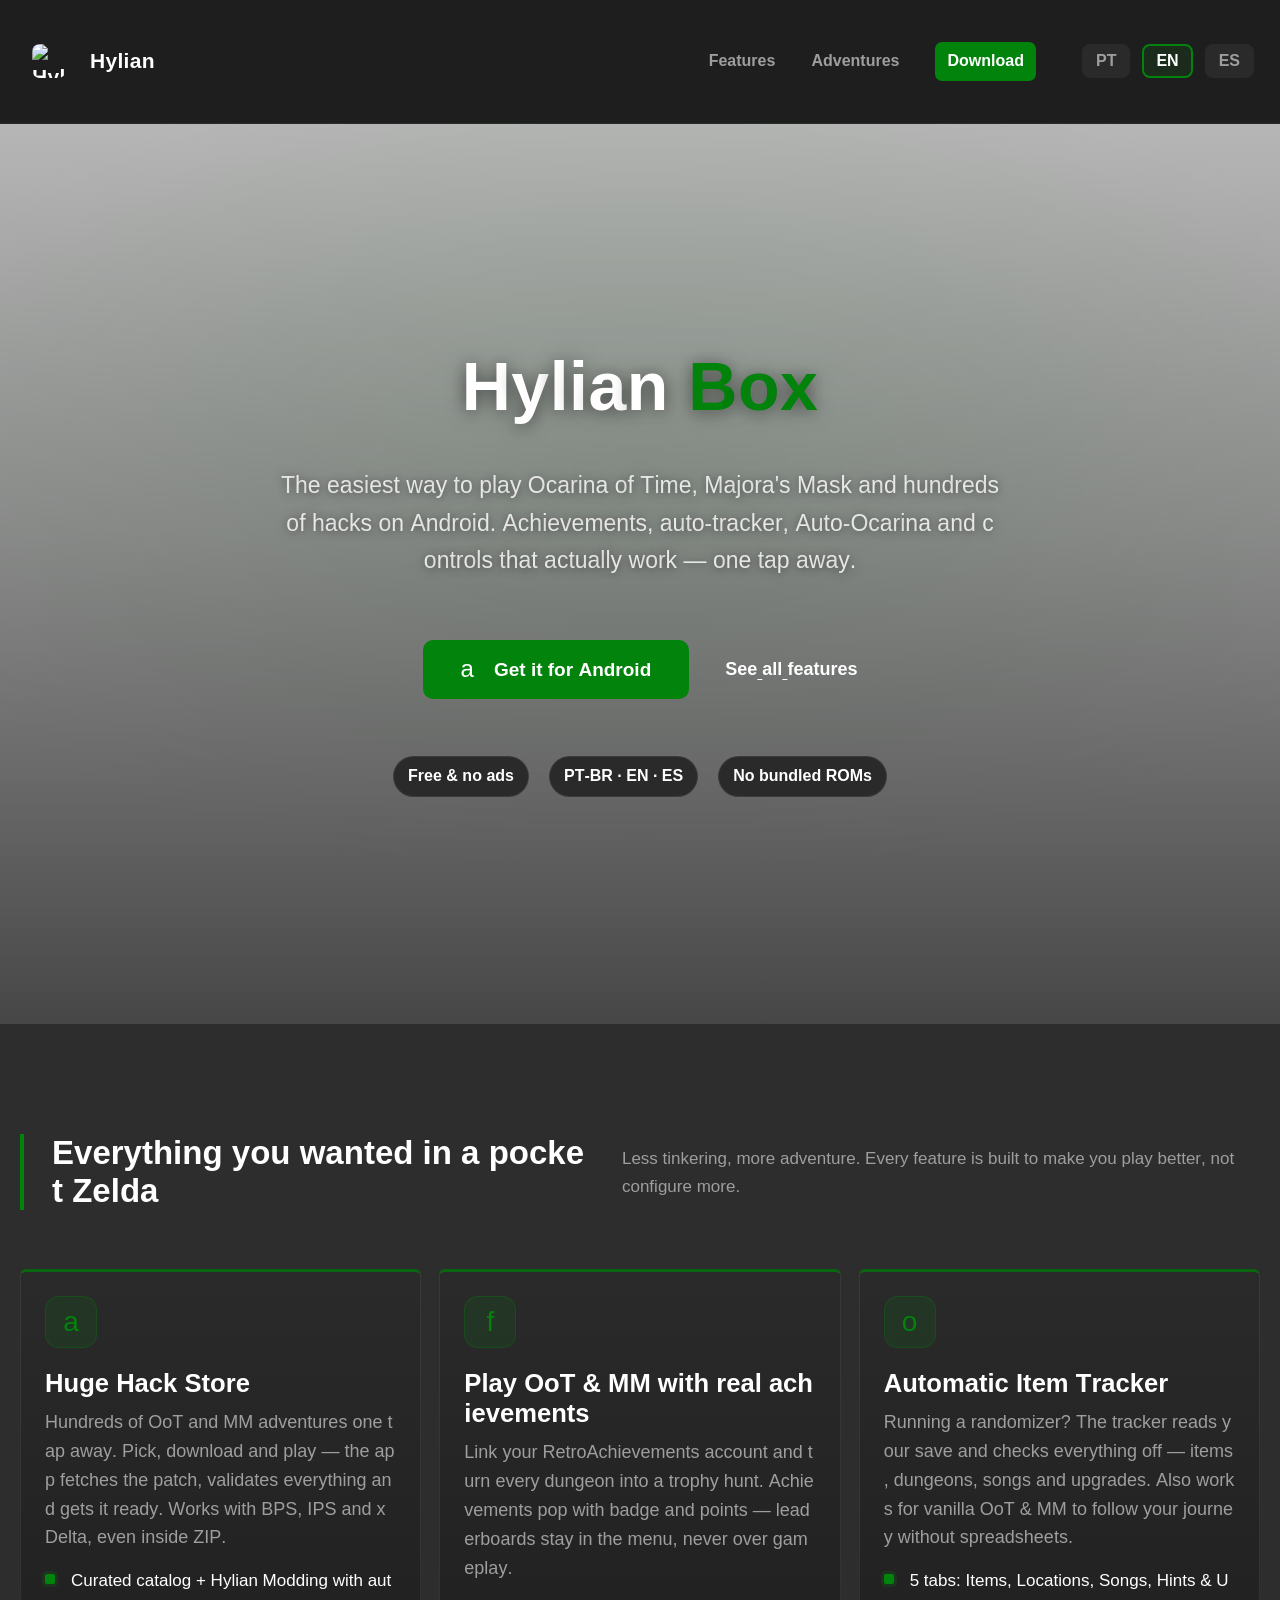
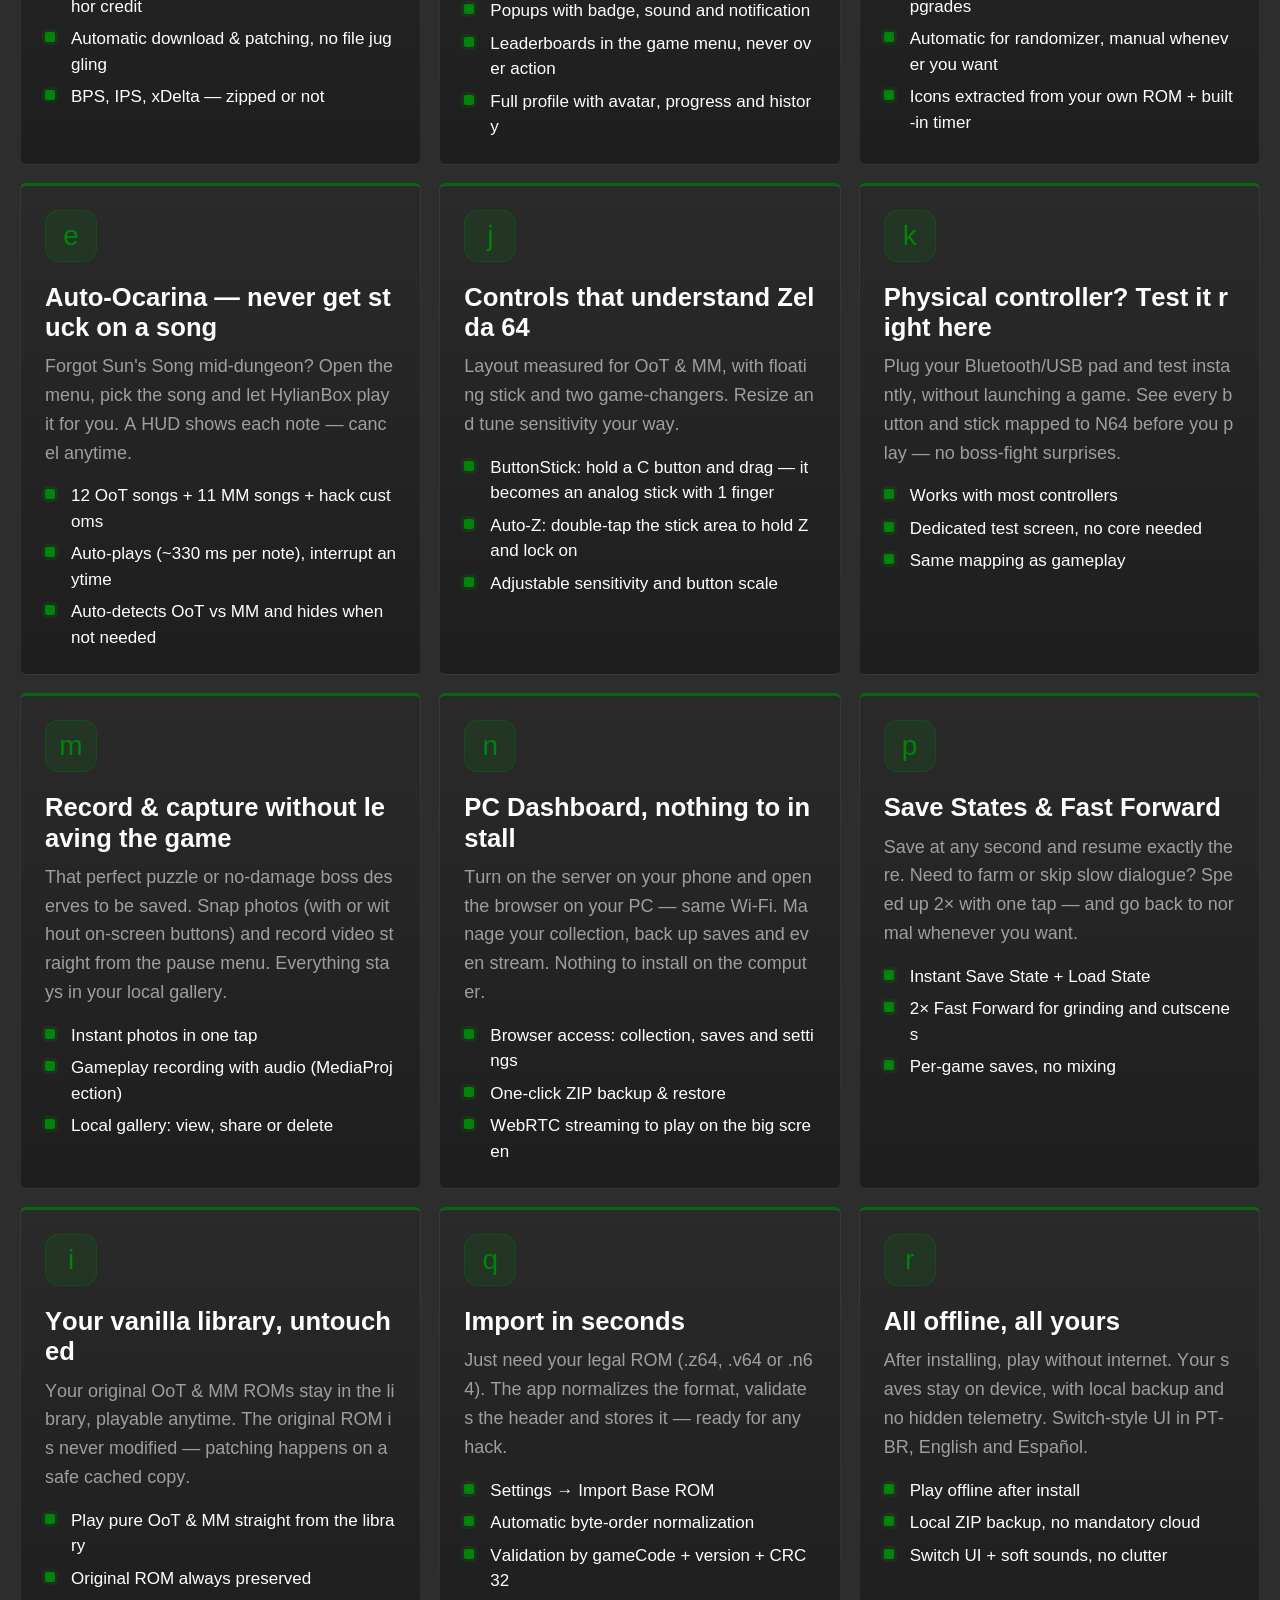
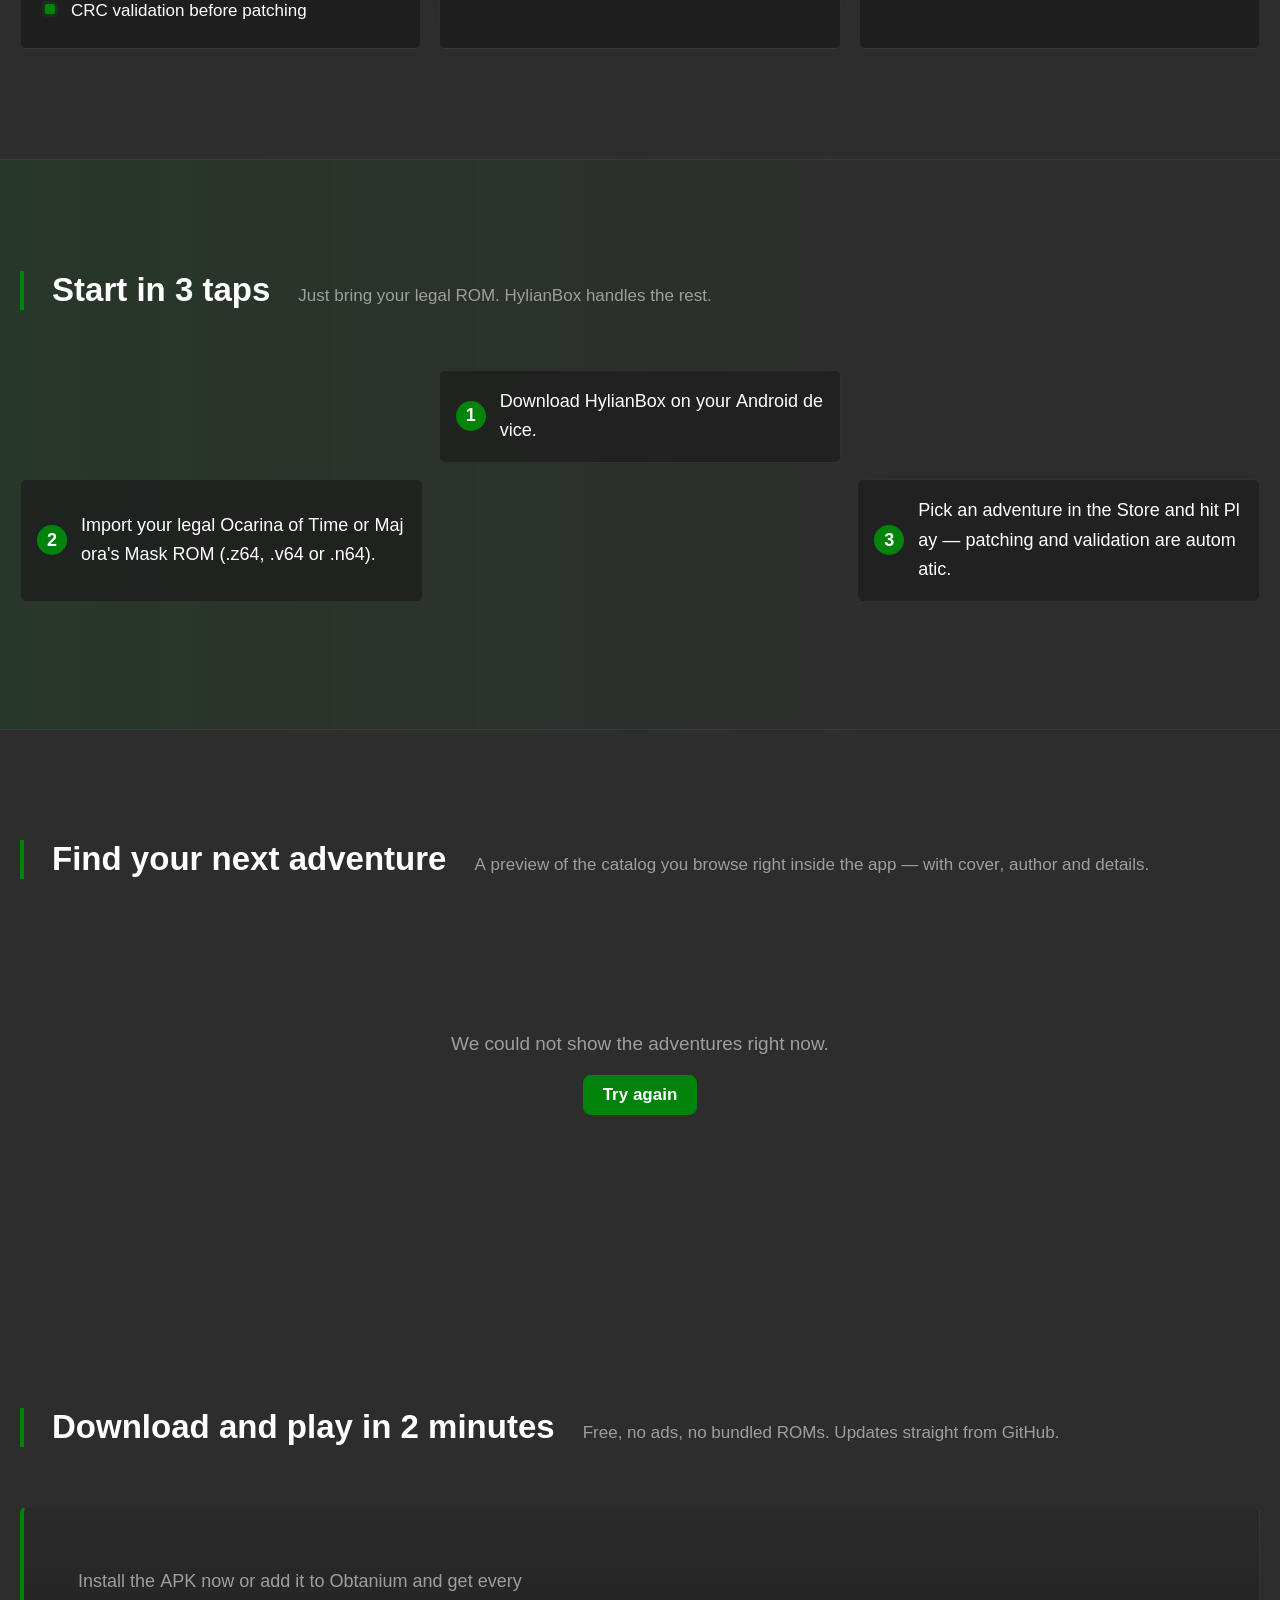
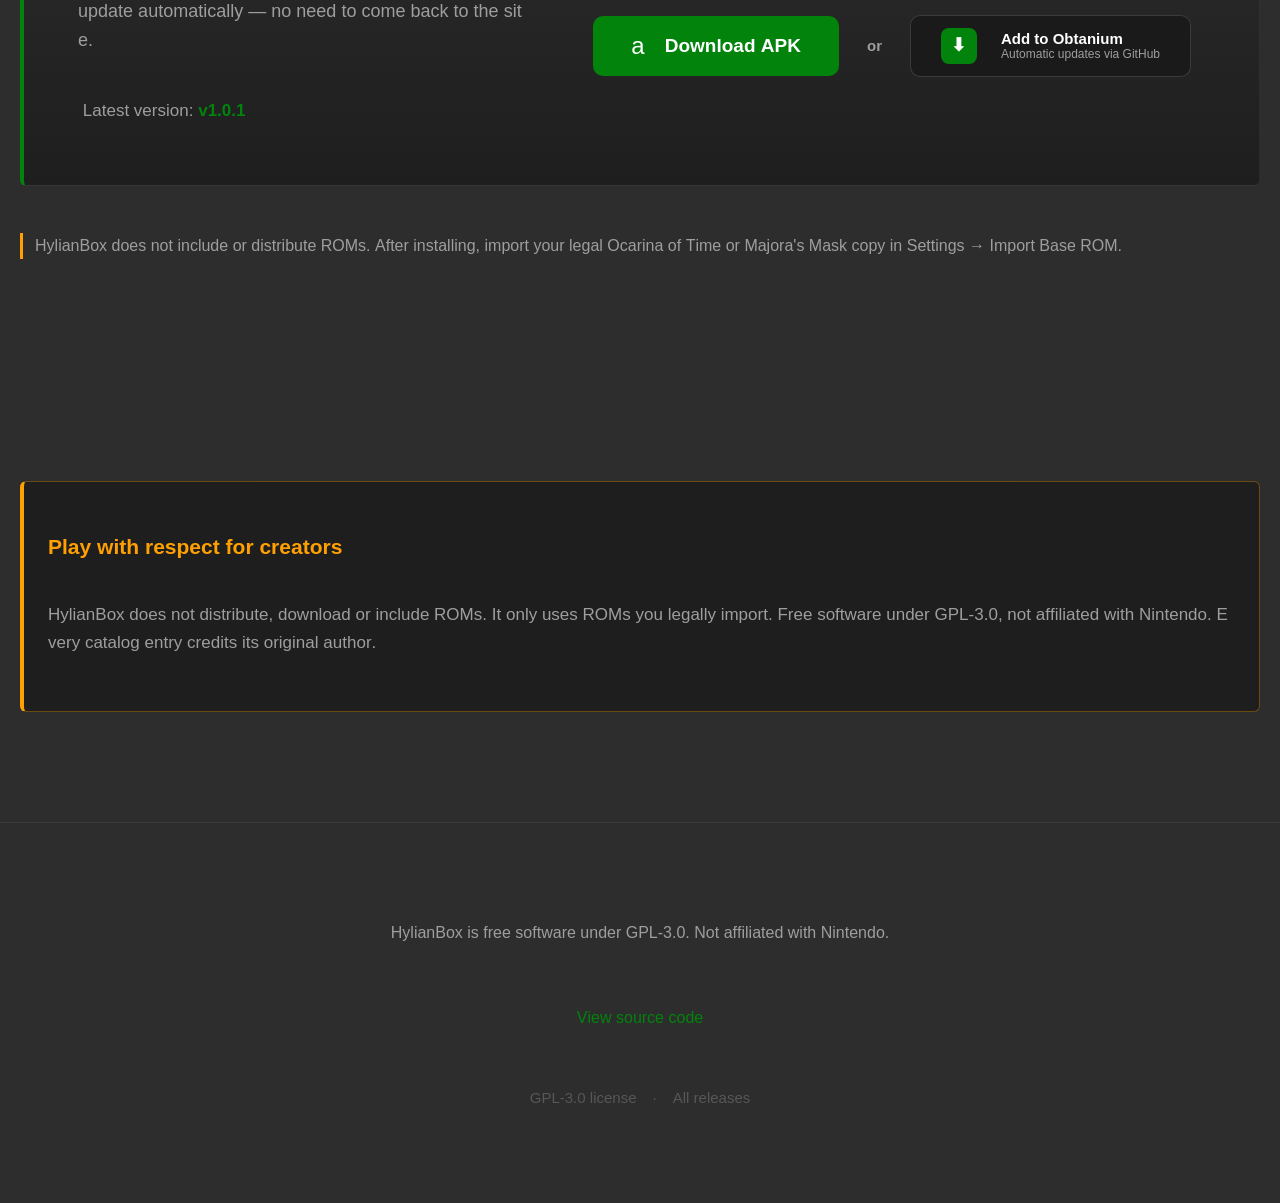
==== commit 46851678: "update site" ====
--- a/docs/index.html
+++ b/docs/index.html
@@ -4,9 +4,9 @@
 <head>
   <meta charset="utf-8" />
   <meta name="viewport" content="width=device-width, initial-scale=1, viewport-fit=cover" />
-  <title>HylianBox — Suas aventuras Zelda 64 no Android</title>
+  <title>HylianBox — Ocarina, Majora e centenas de hacks no seu Android</title>
   <meta name="description"
-    content="Descubra e jogue aventuras de Zelda 64 no Android. Biblioteca pessoal, Auto-Ocarina, RetroAchievements, controles flexíveis e capturas. Gratuito, GPL-3.0 e sem ROMs incluídas." />
+    content="O jeito mais fácil de jogar Ocarina of Time, Majora's Mask e centenas de hacks no Android. Loja com patch automático, RetroAchievements, Item Tracker automático, Auto-Ocarina, controles com ButtonStick e Auto-Z, gravador, dashboard no PC e mais. Grátis, GPL-3.0, sem ROMs inclusas." />
   <meta name="color-scheme" content="dark" />
   <meta name="theme-color" content="#02830C" />
   <meta name="robots" content="index, follow, max-snippet:-1, max-image-preview:large, max-video-preview:-1" />
@@ -16,9 +16,9 @@
   <!-- Open Graph / Facebook -->
   <meta property="og:type" content="website" />
   <meta property="og:url" content="https://zonaro.github.io/hylianbox/" />
-  <meta property="og:title" content="HylianBox — Suas aventuras Zelda 64 no Android" />
+  <meta property="og:title" content="HylianBox — Ocarina, Majora e centenas de hacks no seu Android" />
   <meta property="og:description"
-    content="Descubra aventuras, jogue suas ROMs próprias, conquiste objetivos e registre cada momento. Gratuito e sem ROMs incluídas." />
+    content="O jeito mais fácil de jogar Ocarina of Time, Majora's Mask e centenas de hacks no Android. Loja com patch automático, RetroAchievements, Item Tracker, Auto-Ocarina, ButtonStick, Auto-Z e muito mais. Grátis e sem ROMs inclusas." />
   <meta property="og:image" content="https://zonaro.github.io/hylianbox/assets/app-icon.png" />
   <meta property="og:image:width" content="512" />
   <meta property="og:image:height" content="512" />
@@ -31,8 +31,9 @@
   <meta name="twitter:card" content="summary_large_image" />
   <meta name="twitter:site" content="@zonaro" />
   <meta name="twitter:creator" content="@zonaro" />
-  <meta name="twitter:title" content="HylianBox — Suas aventuras Zelda 64 no Android" />
-  <meta name="twitter:description" content="Descubra aventuras, conquistas, Auto-Ocarina e muito mais no Android." />
+  <meta name="twitter:title" content="HylianBox — Ocarina, Majora e centenas de hacks no seu Android" />
+  <meta name="twitter:description"
+    content="Loja com patch automático, RetroAchievements, Item Tracker, Auto-Ocarina, ButtonStick, Auto-Z, gravador e dashboard no PC. Grátis para Android." />
   <meta name="twitter:image" content="https://zonaro.github.io/hylianbox/assets/app-icon.png" />
 
   <!-- Canonical URL -->
@@ -83,7 +84,7 @@
       "url": "https://github.com/zonaro/hylianbox/releases",
       "description": "Download gratuito do APK assinado no GitHub Releases"
     },
-    "description": "Aplicativo Android para descobrir e jogar aventuras de Zelda 64 com suas próprias ROMs legalmente obtidas. Inclui Auto-Ocarina, RetroAchievements, controles flexíveis e capturas locais. Licenciado sob GPL-3.0. Não distribui ROMs.",
+    "description": "O jeito mais fácil de jogar Ocarina of Time, Majora's Mask e centenas de hacks no Android. Loja com patch automático (BPS/IPS/xDelta), RetroAchievements com leaderboards, Item Tracker automático, Auto-Ocarina, controles com ButtonStick e Auto-Z, gravador, galeria, dashboard no PC e saves com Fast Forward. Grátis, GPL-3.0, sem ROMs inclusas.",
     "author": {
       "@type": "Person",
       "name": "zonaro",
@@ -99,20 +100,24 @@
     "url": "https://zonaro.github.io/hylianbox/",
     "downloadUrl": "https://github.com/zonaro/hylianbox/releases",
     "featureList": [
-      "Catálogo de aventuras de Zelda 64",
-      "Biblioteca para suas próprias ROMs",
-      "Auto-Ocarina para tocar músicas no jogo",
-      "RetroAchievements: conquistas e rankings",
-      "Controles de toque e suporte a controles físicos",
-      "Captura de tela, gravação e galeria local",
-      "Backup local dos seus saves",
-      "Português, inglês e espanhol"
+      "Loja de hacks com centenas de aventuras e patch automático BPS/IPS/xDelta",
+      "Jogue Ocarina of Time e Majora's Mask com RetroAchievements e leaderboards",
+      "Item Tracker automático para randomizer e vanilla com 5 abas e timer",
+      "Auto-Ocarina: escolha a música e o app toca por você",
+      "Controles otimizados com ButtonStick e Auto-Z, sensibilidade e escala ajustáveis",
+      "Suporte a controle físico com tela de teste dedicada",
+      "Grave gameplay e tire fotos direto do jogo com galeria local",
+      "Dashboard auto-hospedado no PC via navegador sem instalar nada",
+      "Save States e Fast Forward 2x",
+      "Importação de ROMs .z64/.v64/.n64 com normalização automática",
+      "Perfil RetroAchievements e acompanhamento de rankings",
+      "Backup local em ZIP e jogo offline"
     ],
     "screenshot": "https://zonaro.github.io/hylianbox/assets/app-icon.png",
-    "keywords": "emulador, nintendo 64, zelda, ocarina of time, majora's mask, rom hack, bps patch, android, retroachievements, gpL-3.0",
+    "keywords": "emulador, nintendo 64, zelda, ocarina of time, majora's mask, rom hack, bps patch, ips, xdelta, android, retroachievements, item tracker, auto ocarina, buttonstick, auto-z, hylianbox",
     "inLanguage": ["pt-BR", "en", "es"],
     "datePublished": "2024-01-01",
-    "dateModified": "2026-08-26",
+    "dateModified": "2026-09-13",
     "version": "1.0.1",
     "releaseNotes": "https://github.com/zonaro/hylianbox/releases"
   }
@@ -164,15 +169,39 @@
         "name": "O HylianBox vem com ROMs inclusas?",
         "acceptedAnswer": {
           "@type": "Answer",
-        "text": "Não. O HylianBox não distribui, baixa ou inclui ROMs base. Para jogar, você importa uma cópia sua obtida legalmente."
-        }
-      },
-      {
-        "@type": "Question",
-        "name": "Quais hacks são suportados?",
-        "acceptedAnswer": {
-          "@type": "Answer",
-        "text": "O catálogo reúne aventuras de Zelda 64 e mostra informações como autor, versão e jogo necessário. A disponibilidade pode mudar conforme os criadores atualizam seus projetos."
+          "text": "Não. O HylianBox não distribui, baixa ou inclui ROMs base. Para jogar, você importa sua cópia legal de Ocarina of Time ou Majora's Mask em Configurações → Importar ROM base. O app normaliza o formato (.z64/.v64/.n64) e valida antes de usar."
+        }
+      },
+      {
+        "@type": "Question",
+        "name": "Como funciona a Loja de Hacks?",
+        "acceptedAnswer": {
+          "@type": "Answer",
+          "text": "A Loja reúne centenas de hacks de OoT e MM com capa, autor e descrição. Ao tocar em Baixar, o app baixa o patch (BPS, IPS ou xDelta, mesmo dentro de ZIP), valida o checksum e aplica automaticamente numa cópia em cache — sua ROM original nunca é alterada."
+        }
+      },
+      {
+        "@type": "Question",
+        "name": "O que é ButtonStick e Auto-Z?",
+        "acceptedAnswer": {
+          "@type": "Answer",
+          "text": "ButtonStick: segure um botão C e arraste com o mesmo dedo — ele vira um analógico. Com 2 dedos na tela, vira botão normal para o analógico flutuante ter prioridade. Auto-Z: toque duplo na área do analógico segura o Z para travar a mira, sem precisar manter pressionado."
+        }
+      },
+      {
+        "@type": "Question",
+        "name": "O que é o Auto-Ocarina?",
+        "acceptedAnswer": {
+          "@type": "Answer",
+          "text": "Esqueceu uma música no meio da dungeon? Abra o menu de pausa, escolha a canção e o HylianBox toca as notas por você (~330 ms por nota), com HUD mostrando o progresso. Funciona com as 12 músicas de OoT, 11 de MM e músicas custom do hack."
+        }
+      },
+      {
+        "@type": "Question",
+        "name": "Como funciona o Item Tracker?",
+        "acceptedAnswer": {
+          "@type": "Answer",
+          "text": "O Item Tracker tem 5 abas (Itens, Locais, Músicas, Dicas e Upgrades) e timer integrado. No modo automático para randomizer, ele lê seu save e marca tudo sozinho; no vanilla, use manual para acompanhar sua jornada. Ícones são extraídos da sua própria ROM."
         }
       },
       {
@@ -180,7 +209,7 @@
         "name": "Preciso preparar arquivos complicados para jogar?",
         "acceptedAnswer": {
           "@type": "Answer",
-        "text": "Não. Depois de importar sua ROM própria, o app identifica a aventura compatível e prepara o jogo sem alterar permanentemente o arquivo original."
+          "text": "Não. Depois de importar sua ROM própria, o app identifica a aventura compatível e prepara o jogo sem alterar permanentemente o arquivo original."
         }
       },
       {
@@ -188,7 +217,15 @@
         "name": "O app funciona offline?",
         "acceptedAnswer": {
           "@type": "Answer",
-        "text": "Sim. Depois de preparar a aventura no aplicativo, você pode jogar sem conexão. O catálogo e o RetroAchievements usam internet."
+          "text": "Sim. Depois de preparar a aventura no aplicativo, você pode jogar sem conexão. O catálogo e o RetroAchievements usam internet apenas para atualizar e sincronizar conquistas."
+        }
+      },
+      {
+        "@type": "Question",
+        "name": "O que é o Dashboard no PC?",
+        "acceptedAnswer": {
+          "@type": "Answer",
+          "text": "Ative o servidor no celular e abra o navegador no PC na mesma Wi-Fi. Você gerencia a coleção, faz backup/restauração de saves em ZIP e até joga por streaming via WebRTC — sem instalar nada no computador."
         }
       },
       {
@@ -196,7 +233,7 @@
         "name": "Qual a licença do projeto?",
         "acceptedAnswer": {
           "@type": "Answer",
-        "text": "GPL-3.0. O HylianBox é software livre e seu código-fonte está disponível para consulta."
+          "text": "GPL-3.0. O HylianBox é software livre e seu código-fonte está disponível para consulta. Não é afiliado à Nintendo."
         }
       }
     ]
@@ -302,11 +339,23 @@
               <span id="download-date" class="download-date"></span>
             </p>
           </div>
-          <a class="btn-download" id="download-btn" href="https://github.com/zonaro/hylianbox/releases" target="_blank"
-            rel="noopener">
-            <span class="btn-download-icon hylian-symbol" aria-hidden="true">a</span>
-            <span data-i18n="download.button"></span>
-          </a>
+          <div class="download-actions">
+            <a class="btn-download" id="download-btn" href="https://github.com/zonaro/hylianbox/releases" target="_blank"
+              rel="noopener">
+              <span class="btn-download-icon hylian-symbol" aria-hidden="true">a</span>
+              <span data-i18n="download.button"></span>
+            </a>
+            <span class="download-or" data-i18n="download.or">ou</span>
+            <a class="btn-obtainium" id="obtainium-btn"
+              href="https://apps.obtainium.imranr98.com/redirect?r=obtainium://add/https://github.com/zonaro/hylianbox"
+              target="_blank" rel="noopener" title="Adicionar HylianBox ao Obtanium">
+              <span class="btn-obtainium-icon" aria-hidden="true">⬇</span>
+              <span class="btn-obtainium-text">
+                <strong data-i18n="download.obtainium"></strong>
+                <small data-i18n="download.obtainiumHint"></small>
+              </span>
+            </a>
+          </div>
         </div>
         <p class="download-note" data-i18n="download.note"></p>
       </div>
--- a/docs/assets/styles.css
+++ b/docs/assets/styles.css
@@ -620,6 +620,92 @@
   line-height: 1;
 }
 
+.download-actions {
+  display: flex;
+  align-items: center;
+  gap: 14px;
+  flex-wrap: wrap;
+}
+
+.download-or {
+  color: var(--text-secondary);
+  font-size: 15px;
+  font-weight: 600;
+  text-transform: lowercase;
+}
+
+.btn-obtainium {
+  display: inline-flex;
+  align-items: center;
+  gap: 12px;
+  background: #1a1a1a;
+  color: #FFFFFF;
+  border: 1px solid rgba(255, 255, 255, 0.14);
+  border-radius: 10px;
+  padding: 12px 18px;
+  font-family: var(--font-heading);
+  text-decoration: none;
+  transition: border-color 0.15s, transform 0.15s, box-shadow 0.15s, background 0.15s;
+  white-space: nowrap;
+}
+
+.btn-obtainium:hover {
+  border-color: var(--accent-focus);
+  background: #222;
+  transform: translateY(-2px);
+  box-shadow: 0 8px 24px rgba(0, 0, 0, 0.35);
+  text-decoration: none;
+}
+
+.btn-obtainium-icon {
+  width: 36px;
+  height: 36px;
+  border-radius: 8px;
+  background: var(--accent-focus);
+  color: #fff;
+  display: grid;
+  place-items: center;
+  font-size: 18px;
+  font-weight: 800;
+  flex: 0 0 auto;
+}
+
+.btn-obtainium-text {
+  display: flex;
+  flex-direction: column;
+  align-items: flex-start;
+  line-height: 1.1;
+  text-align: left;
+}
+
+.btn-obtainium-text strong {
+  font-size: 15px;
+  font-weight: 800;
+  color: #fff;
+}
+
+.btn-obtainium-text small {
+  font-size: 12px;
+  font-weight: 500;
+  color: var(--text-secondary);
+}
+
+@media (max-width: 600px) {
+  .download-actions {
+    flex-direction: column;
+    align-items: stretch;
+  }
+
+  .download-actions .btn-download,
+  .download-actions .btn-obtainium {
+    justify-content: center;
+  }
+
+  .download-or {
+    text-align: center;
+  }
+}
+
 .download-note {
   margin: 16px 0 0;
   font-size: 16px;
